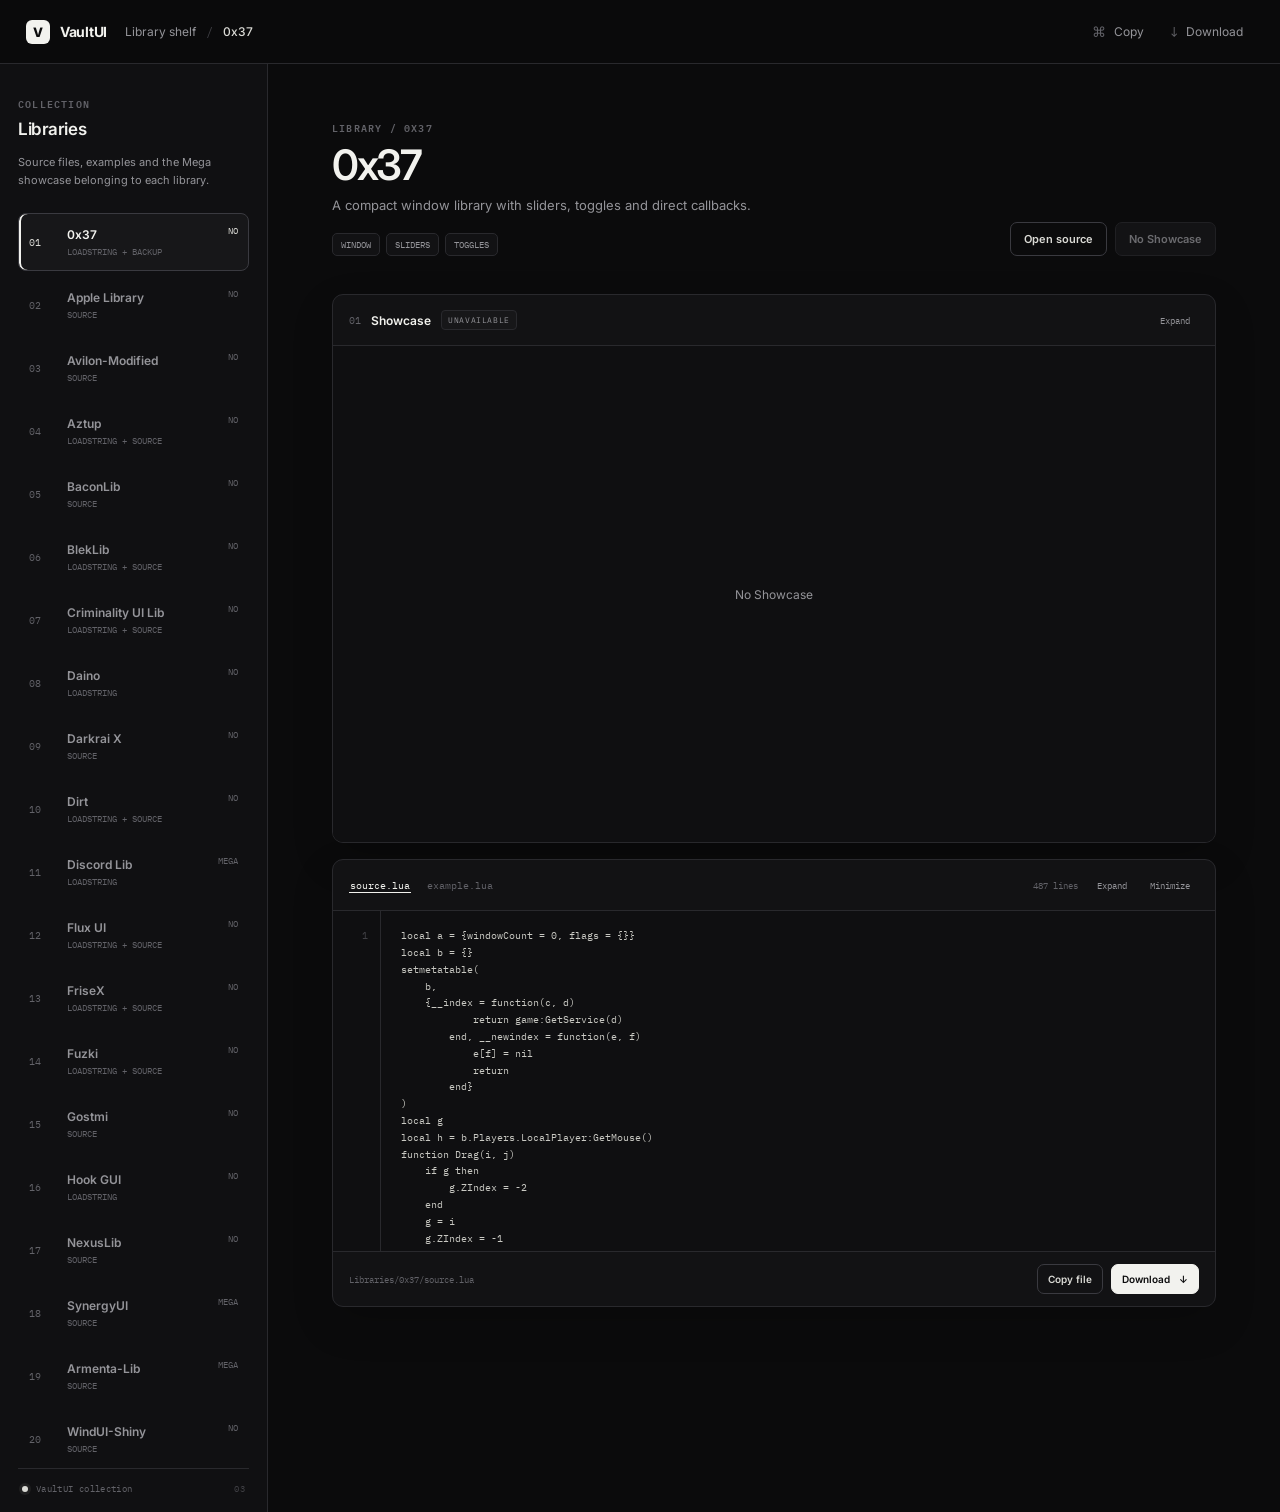
==== web/index.html @ bd510b06 "Replace local showcases with responsive Mega embeds" ====
<!doctype html>
<html lang="en">
<head>
  <meta charset="utf-8">
  <meta name="viewport" content="width=device-width, initial-scale=1">
  <meta name="theme-color" content="#0d0d0e">
  <meta name="description" content="VaultUI library shelf: browse Roblox UI libraries, Mega showcases and source files.">
  <title>VaultUI — Library shelf</title>
  <link rel="stylesheet" href="styles.css">
</head>
<body>
  <a class="skip-link" href="#mainContent">Skip to content</a>
  <div class="app-shell">
    <header class="topbar">
      <button class="icon-button menu-button" id="menuButton" type="button" aria-label="Open library menu" aria-expanded="false">
        <span></span><span></span><span></span>
      </button>
      <a class="brand" href="./" aria-label="VaultUI home">
        <span class="brand-mark">V</span>
        <span>VaultUI</span>
      </a>
      <div class="breadcrumb" aria-label="Current location">
        <span class="breadcrumb-muted">Library shelf</span>
        <span class="breadcrumb-slash">/</span>
        <strong id="currentCrumb">0x37</strong>
      </div>
      <div class="topbar-actions">
        <button class="text-button" id="copyActiveButton" type="button"><span class="button-icon">⌘</span> Copy</button>
        <button class="text-button" id="downloadActiveButton" type="button"><span class="button-icon">↓</span> Download</button>
      </div>
    </header>

    <main class="workspace" id="mainContent">
      <aside class="library-drawer" id="libraryDrawer" aria-label="Library menu">
        <div class="drawer-header">
          <div>
            <span class="eyebrow">COLLECTION</span>
            <h2>Libraries</h2>
          </div>
          <button class="icon-button close-menu" id="drawerClose" type="button" aria-label="Close library menu">×</button>
        </div>
        <p class="drawer-note">Source files, examples and the Mega showcase belonging to each library.</p>
        <nav class="library-list" id="libraryList"></nav>
        <div class="drawer-footer">
          <span class="status-dot"></span>
          <span>VaultUI collection</span>
          <span class="version-label">03</span>
        </div>
      </aside>
      <button class="drawer-backdrop" id="drawerBackdrop" type="button" aria-label="Close library menu"></button>

      <section class="content" aria-live="polite">
        <div class="page-heading">
          <div class="heading-copy">
            <span class="eyebrow" id="libraryEyebrow">LIBRARY / 0X37</span>
            <h1 id="libraryName">0x37</h1>
            <p id="libraryDescription">A compact window library with sliders, toggles and direct callbacks.</p>
            <div class="tag-row" id="libraryTags"></div>
          </div>
          <div class="heading-actions">
            <a class="outline-button" id="sourceLink" href="../Libraries/0x37/source.lua" target="_blank" rel="noreferrer">Open source</a>
            <button class="solid-button" id="openShowcaseButton" type="button">Open showcase <span>↗</span></button>
          </div>
        </div>

        <section class="showcase-card" id="showcaseCard" aria-labelledby="showcaseTitle">
          <div class="section-bar">
            <div class="section-title-group">
              <span class="section-index">01</span>
              <h2 id="showcaseTitle">Showcase</h2>
              <span class="live-label" id="showcaseMode">MEGA EMBED</span>
            </div>
            <div class="section-actions">
              <button class="mini-button" id="expandShowcaseButton" type="button">Expand</button>
              <a class="mini-button" id="openShowcaseLink" href="#" target="_blank" rel="noreferrer" hidden>Open in Mega</a>
            </div>
          </div>
          <div class="showcase-canvas" id="showcaseCanvas">
            <iframe id="showcaseFrame" title="0x37 Mega showcase" frameborder="0" allow="fullscreen" allowfullscreen hidden></iframe>
            <div class="showcase-empty" id="showcaseEmpty" hidden>
              <span id="showcaseEmptyMessage">No Showcase</span>
            </div>
          </div>
        </section>

        <section class="code-card" id="codeCard" aria-labelledby="codeTitle">
          <div class="code-header section-bar">
            <div class="code-tabs" role="tablist" aria-label="Library files">
              <button class="code-tab active" id="sourceTab" type="button" role="tab" aria-selected="true" data-file="source">source.lua</button>
              <button class="code-tab" id="exampleTab" type="button" role="tab" aria-selected="false" data-file="example">example.lua</button>
            </div>
            <div class="section-actions">
              <span class="file-status" id="fileStatus">Loading</span>
              <button class="mini-button" id="expandCodeButton" type="button">Expand</button>
              <button class="mini-button" id="minimizeCodeButton" type="button">Minimize</button>
            </div>
          </div>
          <div class="code-body" id="codeBody">
            <aside class="line-numbers" id="lineNumbers" aria-hidden="true"></aside>
            <pre id="codePre"><code id="codeContent">Loading source.lua…</code></pre>
          </div>
          <div class="code-footer">
            <span class="file-path" id="filePath">Libraries/0x37/source.lua</span>
            <div class="footer-actions">
              <button class="outline-button small" id="copyFileButton" type="button">Copy file</button>
              <button class="solid-button small" id="downloadFileButton" type="button">Download <span>↓</span></button>
            </div>
          </div>
        </section>
      </section>
    </main>
  </div>

  <div class="toast" id="toast" role="status" aria-live="polite"></div>
  <script src="showcases.js?v=1" defer></script>
  <script src="app.js?v=4" defer></script>
</body>
</html>
---- web/styles.css ----
@import url('https://fonts.googleapis.com/css2?family=IBM+Plex+Mono:wght@400;500;600&family=Inter:wght@400;500;600;700&display=swap');

:root {
  --page: #0b0b0c;
  --page-soft: #101012;
  --surface: #121214;
  --surface-raised: #171719;
  --surface-hover: #1c1c1f;
  --code: #0f0f11;
  --line: #29292d;
  --line-strong: #3a3a40;
  --text: #f2f2ee;
  --muted: #949499;
  --dim: #626268;
  --quiet: #404045;
  --white-soft: #dadad5;
  --mono: 'IBM Plex Mono', 'SFMono-Regular', Consolas, monospace;
  --sans: Inter, ui-sans-serif, system-ui, -apple-system, BlinkMacSystemFont, 'Segoe UI', sans-serif;
  --ease: cubic-bezier(.23, 1, .32, 1);
}

* { box-sizing: border-box; }
[hidden] { display: none !important; }
html { min-width: 320px; background: var(--page); }
body { min-width: 320px; min-height: 100vh; margin: 0; color: var(--text); background: var(--page); font-family: var(--sans); -webkit-font-smoothing: antialiased; }
button, a, input, select { font: inherit; }
button, a { -webkit-tap-highlight-color: transparent; }
button { border: 0; }
a { color: inherit; text-decoration: none; }
button, [role='button'] { cursor: pointer; }
:focus-visible { outline: 2px solid var(--white-soft); outline-offset: 3px; }

.skip-link { position: fixed; top: 12px; left: 12px; z-index: 100; padding: 9px 12px; color: var(--page); background: var(--text); border-radius: 7px; transform: translateY(-140%); transition: transform .16s var(--ease); }
.skip-link:focus { transform: translateY(0); }

.app-shell { min-height: 100vh; display: grid; grid-template-rows: 64px 1fr; }
.topbar { position: relative; z-index: 30; display: flex; align-items: center; gap: 18px; height: 64px; padding: 0 26px; background: rgba(11, 11, 12, .96); border-bottom: 1px solid var(--line); }
.brand { display: inline-flex; align-items: center; gap: 10px; color: var(--text); font-size: 14px; font-weight: 700; letter-spacing: -.02em; }
.brand-mark { display: grid; place-items: center; width: 24px; height: 24px; color: var(--page); background: var(--text); border-radius: 6px; font-size: 13px; font-weight: 800; }
.breadcrumb { display: flex; align-items: center; gap: 10px; min-width: 0; color: var(--muted); font-size: 12px; }
.breadcrumb-slash { color: var(--quiet); font-family: var(--mono); }
.breadcrumb strong { overflow: hidden; color: var(--white-soft); font-size: 12px; font-weight: 500; text-overflow: ellipsis; white-space: nowrap; }
.topbar-actions { display: flex; align-items: center; gap: 4px; margin-left: auto; }
.icon-button, .text-button, .mini-button, .outline-button, .solid-button { color: var(--muted); background: transparent; border: 1px solid transparent; transition: color .16s ease, background .16s ease, border-color .16s ease, transform .16s ease; }
.icon-button:hover, .text-button:hover, .mini-button:hover, .outline-button:hover { color: var(--text); background: var(--surface-hover); border-color: var(--line-strong); }
.text-button { display: inline-flex; align-items: center; gap: 8px; padding: 8px 10px; border-radius: 7px; font-size: 12px; }
.button-icon { color: var(--dim); font-family: var(--mono); font-size: 14px; }
.menu-button { display: none; flex-direction: column; justify-content: center; gap: 4px; width: 28px; height: 28px; padding: 6px; border-radius: 6px; }
.menu-button span { display: block; width: 15px; height: 1px; background: currentColor; }

.workspace { position: relative; display: grid; grid-template-columns: 268px minmax(0, 1fr); min-height: 0; }
.library-drawer { display: flex; flex-direction: column; min-width: 0; padding: 28px 18px 18px; background: var(--page-soft); border-right: 1px solid var(--line); }
.drawer-header { display: flex; align-items: flex-start; justify-content: space-between; gap: 12px; }
.drawer-header h2 { margin: 7px 0 0; color: var(--text); font-size: 17px; font-weight: 600; letter-spacing: -.025em; }
.eyebrow { color: var(--dim); font-family: var(--mono); font-size: 10px; font-weight: 600; letter-spacing: .12em; }
.close-menu { display: none; width: 28px; height: 28px; border-radius: 6px; font-size: 18px; line-height: 1; }
.drawer-note { max-width: 205px; margin: 15px 0 24px; color: var(--muted); font-size: 11px; line-height: 1.6; }
.library-list { display: grid; gap: 5px; }
.library-item { position: relative; display: grid; grid-template-columns: 29px 1fr auto; align-items: center; gap: 9px; min-height: 58px; padding: 9px 10px; color: var(--muted); background: transparent; border: 1px solid transparent; border-radius: 8px; text-align: left; transition: color .18s ease, background .18s ease, border-color .18s ease, transform .18s var(--ease); }
.library-item:hover { color: var(--text); background: var(--surface); border-color: var(--line); transform: translateX(2px); }
.library-item.active { color: var(--text); background: var(--surface-raised); border-color: var(--line-strong); box-shadow: inset 2px 0 0 var(--text); }
.library-number { color: var(--dim); font-family: var(--mono); font-size: 10px; }
.library-item.active .library-number { color: var(--white-soft); }
.library-name { display: block; overflow: hidden; font-size: 12px; font-weight: 600; text-overflow: ellipsis; white-space: nowrap; }
.library-type { display: block; margin-top: 4px; color: var(--dim); font-family: var(--mono); font-size: 9px; text-transform: uppercase; }
.library-badge { align-self: start; padding-top: 2px; color: var(--dim); font-family: var(--mono); font-size: 9px; }
.library-item.active .library-badge { color: var(--white-soft); }
.drawer-footer { display: flex; align-items: center; gap: 8px; margin-top: auto; padding: 14px 4px 0; color: var(--dim); border-top: 1px solid var(--line); font-family: var(--mono); font-size: 9px; letter-spacing: .04em; }
.status-dot { width: 6px; height: 6px; background: var(--white-soft); border-radius: 50%; box-shadow: 0 0 0 3px rgba(218,218,213,.07); }
.version-label { margin-left: auto; color: var(--quiet); }
.drawer-backdrop { display: none; }

.content { width: min(100%, 1240px); min-width: 0; margin: 0 auto; padding: 52px clamp(24px, 5vw, 76px) 72px; }
.page-heading { display: flex; align-items: flex-end; justify-content: space-between; gap: 30px; padding-bottom: 38px; }
.heading-copy { min-width: 0; }
.heading-copy h1 { margin: 8px 0 9px; color: var(--text); font-size: clamp(28px, 4vw, 42px); font-weight: 600; letter-spacing: -.055em; line-height: 1; }
.heading-copy p { max-width: 520px; margin: 0; color: var(--muted); font-size: 13px; line-height: 1.55; }
.tag-row { display: flex; flex-wrap: wrap; gap: 6px; margin-top: 18px; }
.tag { padding: 5px 8px; color: var(--muted); background: var(--surface); border: 1px solid var(--line); border-radius: 5px; font-family: var(--mono); font-size: 9px; text-transform: uppercase; }
.heading-actions, .footer-actions { display: flex; align-items: center; gap: 8px; flex-shrink: 0; }
.outline-button, .solid-button { display: inline-flex; align-items: center; justify-content: center; gap: 9px; min-height: 34px; padding: 0 13px; border-radius: 7px; font-size: 11px; font-weight: 600; }
.outline-button { color: var(--white-soft); border-color: var(--line-strong); }
.outline-button.disabled { cursor: not-allowed; opacity: .45; pointer-events: none; }
.solid-button { color: var(--page); background: var(--text); border-color: var(--text); }
.solid-button:hover { color: var(--page); background: white; border-color: white; transform: translateY(-1px); }
.solid-button:disabled { cursor: not-allowed; color: var(--muted); background: var(--surface-raised); border-color: var(--line); opacity: .7; }
.solid-button:active, .outline-button:active, .mini-button:active, .text-button:active { transform: scale(.97); }

.showcase-card, .code-card { overflow: hidden; background: var(--surface); border: 1px solid var(--line); border-radius: 11px; box-shadow: 0 16px 42px rgba(0,0,0,.16); }
.section-bar { display: flex; align-items: center; justify-content: space-between; gap: 15px; min-height: 51px; padding: 0 16px; border-bottom: 1px solid var(--line); }
.section-title-group { display: flex; align-items: center; gap: 10px; min-width: 0; }
.section-index { color: var(--dim); font-family: var(--mono); font-size: 10px; }
.section-bar h2 { margin: 0; color: var(--text); font-size: 12px; font-weight: 600; }
.live-label { padding: 4px 6px; color: var(--muted); background: var(--surface-raised); border: 1px solid var(--line); border-radius: 4px; font-family: var(--mono); font-size: 8px; letter-spacing: .08em; }
.section-actions { display: flex; align-items: center; gap: 5px; flex-shrink: 0; }
.mini-button { min-height: 27px; padding: 0 8px; border-radius: 5px; font-family: var(--mono); font-size: 9px; }
.showcase-canvas { position: relative; display: grid; place-items: center; width: 100%; aspect-ratio: 16 / 9; min-height: 0; overflow: auto; background: radial-gradient(circle at center, #19191c 0, #111113 55%, #0f0f10 100%); }
.showcase-canvas iframe { display: block; width: 100%; aspect-ratio: 16 / 9; border: 0; background: #000; }
.showcase-empty { display: grid; place-items: center; width: 100%; height: 100%; min-height: 0; color: var(--muted); background: var(--code); border: 0; font-size: 12px; }
.showcase-card.focused { position: fixed; z-index: 60; inset: 24px; display: flex; flex-direction: column; border-color: var(--line-strong); box-shadow: 0 28px 100px rgba(0,0,0,.7); }
.showcase-card.focused .showcase-canvas { flex: 1; min-height: 0; overflow: auto; }
.showcase-card.focused .showcase-canvas iframe { width: min(100%, 1280px); margin: auto; }
body.overlay-open::after { content: ''; position: fixed; z-index: 55; inset: 0; background: rgba(0,0,0,.72); backdrop-filter: blur(3px); }
body.overlay-open .topbar { z-index: 1; }

.code-card { margin-top: 16px; }
.code-tabs { display: flex; align-items: center; gap: 15px; height: 100%; }
.code-tab { position: relative; align-self: stretch; padding: 0 1px; color: var(--dim); background: transparent; font-family: var(--mono); font-size: 10px; transition: color .16s ease; }
.code-tab:hover { color: var(--white-soft); }
.code-tab.active { color: var(--text); }
.code-tab.active::after { content: ''; position: absolute; right: 0; bottom: -1px; left: 0; height: 1px; background: var(--text); }
.file-status { margin-right: 5px; color: var(--dim); font-family: var(--mono); font-size: 9px; }
.code-body { display: grid; grid-template-columns: 48px minmax(0, 1fr); height: 340px; min-height: 0; overflow: hidden; background: var(--code); }
.line-numbers { overflow: hidden; padding: 17px 12px 17px 0; color: var(--quiet); border-right: 1px solid var(--line); font-family: var(--mono); font-size: 10px; line-height: 1.68; text-align: right; user-select: none; }
.code-body pre { min-width: 0; margin: 0; overflow: auto; padding: 17px 20px; color: #c9c9c3; scrollbar-color: var(--line-strong) transparent; scrollbar-width: thin; }
.code-body code { font-family: var(--mono); font-size: 10px; line-height: 1.68; white-space: pre; }
.code-body pre::-webkit-scrollbar { width: 8px; height: 8px; }
.code-body pre::-webkit-scrollbar-thumb { background: var(--line-strong); border-radius: 999px; }
.code-card.expanded { position: fixed; z-index: 60; inset: 24px; display: flex; flex-direction: column; margin: 0; border-color: var(--line-strong); box-shadow: 0 28px 100px rgba(0,0,0,.7); }
.code-card.expanded .code-body { flex: 1; height: auto; }
.code-card.minimized .code-body, .code-card.minimized .code-footer { display: none; }
.code-footer { display: flex; align-items: center; justify-content: space-between; gap: 15px; min-height: 55px; padding: 0 16px; border-top: 1px solid var(--line); }
.file-path { overflow: hidden; color: var(--dim); font-family: var(--mono); font-size: 9px; text-overflow: ellipsis; white-space: nowrap; }
.small { min-height: 30px; padding: 0 10px; font-size: 10px; }

.toast { position: fixed; right: 20px; bottom: 20px; z-index: 100; max-width: min(320px, calc(100vw - 40px)); padding: 11px 14px; color: var(--text); background: var(--surface-raised); border: 1px solid var(--line-strong); border-radius: 7px; box-shadow: 0 15px 38px rgba(0,0,0,.38); font-size: 11px; opacity: 0; pointer-events: none; transform: translateY(10px); transition: opacity .18s ease, transform .18s var(--ease); }
.toast.show { opacity: 1; transform: translateY(0); }

@media (max-width: 930px) {
  .topbar { padding: 0 18px; }
  .content { padding-right: 28px; padding-left: 28px; }
  .showcase-canvas { padding: 0; }
  .showcase-canvas video { width: auto; height: auto; max-width: 100%; max-height: 100%; }
}

@media (min-width: 701px) and (max-width: 1120px) {
  .workspace { grid-template-columns: 228px minmax(0, 1fr); }
  .library-drawer { padding-right: 12px; padding-left: 12px; }
  .content { padding-right: clamp(20px, 4vw, 42px); padding-left: clamp(20px, 4vw, 42px); }
  .page-heading { align-items: flex-start; flex-direction: column; gap: 22px; }
  .heading-actions { align-self: stretch; }
}

@media (max-width: 700px) {
  .app-shell { grid-template-rows: 58px 1fr; }
  .topbar { height: 58px; gap: 12px; padding: 0 14px; }
  .menu-button { display: flex; }
  .breadcrumb-muted, .breadcrumb-slash { display: none; }
  .topbar-actions { display: none; }
  .workspace { display: block; }
  .library-drawer { position: fixed; z-index: 45; top: 58px; bottom: 0; left: 0; width: min(285px, calc(100vw - 42px)); padding: 24px 16px 16px; box-shadow: 24px 0 50px rgba(0,0,0,.48); transform: translateX(-102%); transition: transform .24s var(--ease); }
  .library-drawer.open { transform: translateX(0); }
  .close-menu { display: grid; place-items: center; }
  .drawer-backdrop { position: fixed; z-index: 40; inset: 58px 0 0; display: block; visibility: hidden; padding: 0; background: rgba(0,0,0,.7); opacity: 0; transition: visibility .24s ease, opacity .24s ease; }
  .drawer-backdrop.open { visibility: visible; opacity: 1; }
  .content { width: 100%; padding: 32px 16px 48px; }
  .page-heading { display: block; padding-bottom: 26px; }
  .heading-actions { margin-top: 22px; }
  .showcase-canvas { aspect-ratio: 16 / 9; }
  .section-bar { padding: 0 11px; }
  .section-actions .mini-button { padding: 0 6px; }
  .live-label { display: none; }
  .code-body { grid-template-columns: 39px minmax(0, 1fr); height: 300px; }
  .code-body pre { padding-right: 12px; padding-left: 13px; }
  .code-footer { align-items: stretch; flex-direction: column; justify-content: center; gap: 10px; padding: 11px; }
  .footer-actions { justify-content: flex-end; }
  .showcase-card.focused, .code-card.expanded { inset: 10px; }
  .showcase-card.focused .showcase-canvas { overflow: hidden; }
}

@media (max-width: 420px) {
  .content { padding-right: 10px; padding-left: 10px; }
  .page-heading h1 { font-size: 30px; }
  .heading-actions { display: grid; grid-template-columns: 1fr 1fr; }
  .heading-actions > * { width: 100%; }
  .section-bar { align-items: flex-start; flex-direction: column; gap: 8px; padding-top: 11px; padding-bottom: 11px; }
  .section-actions { width: 100%; justify-content: space-between; }
  .showcase-canvas { aspect-ratio: 16 / 9; }
}

@media (prefers-reduced-motion: reduce) {
  *, *::before, *::after { scroll-behavior: auto !important; transition-duration: .01ms !important; animation-duration: .01ms !important; animation-iteration-count: 1 !important; }
}
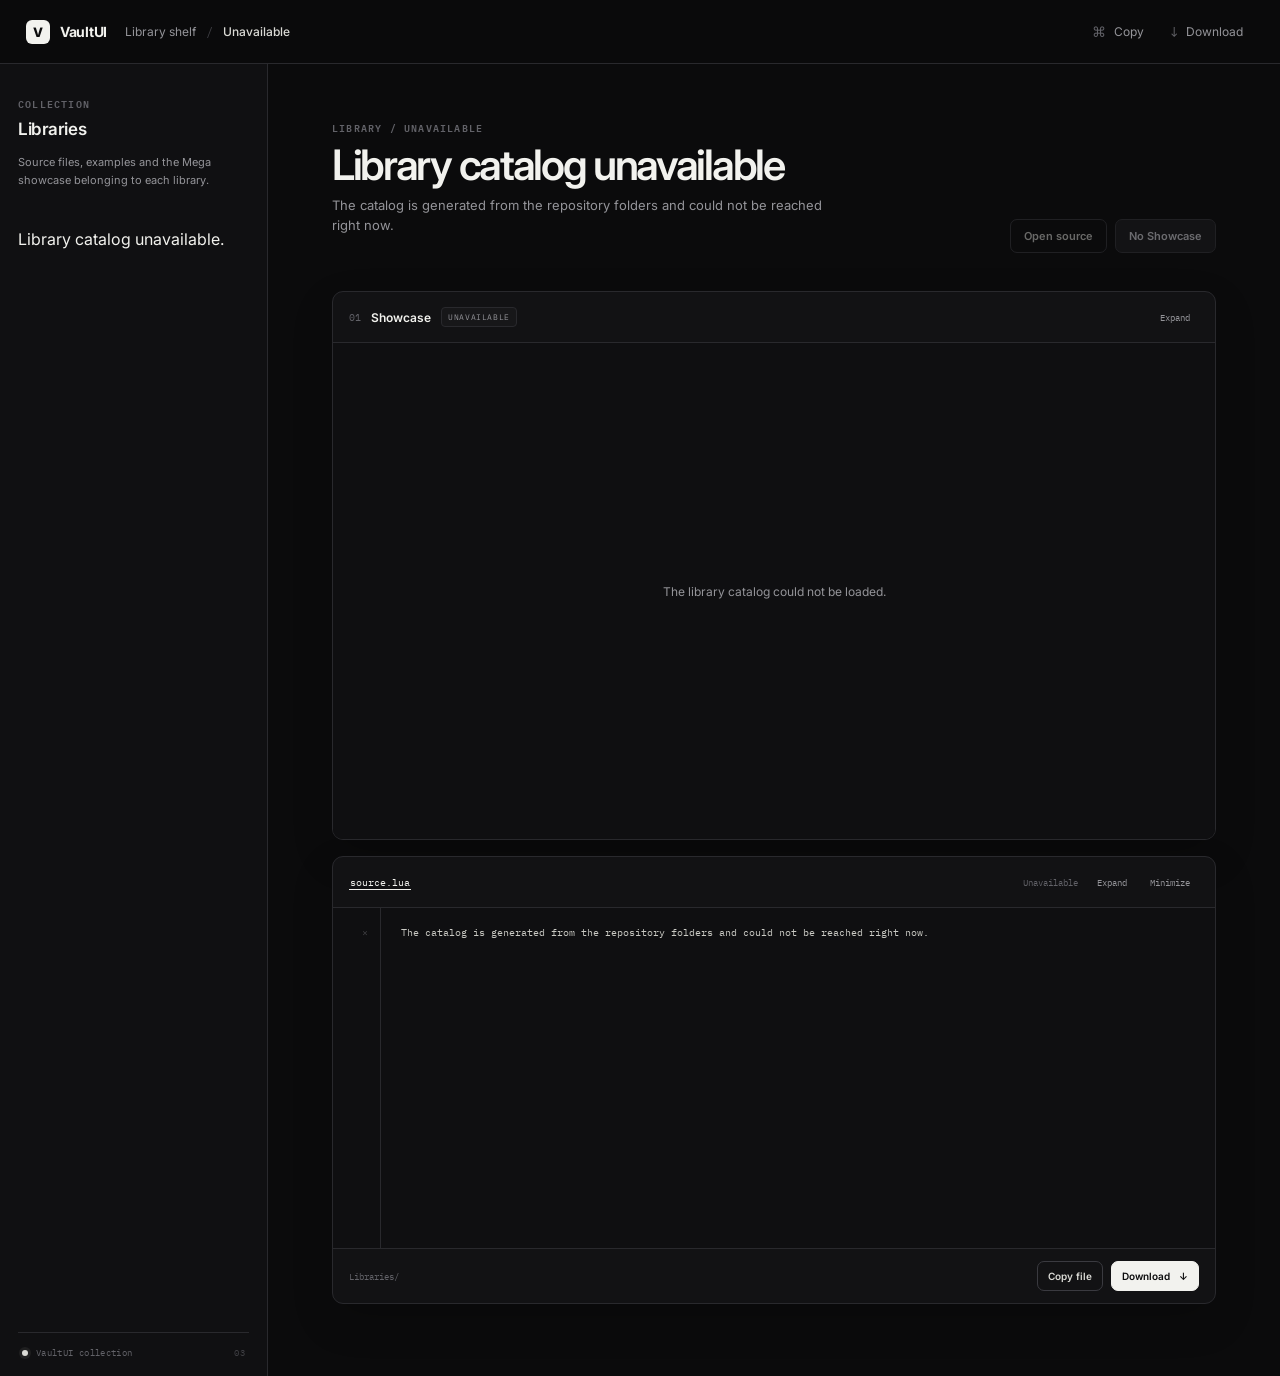
==== commit a513db45: "Update script version numbers in index.html" ====
--- a/web/index.html
+++ b/web/index.html
@@ -112,7 +112,7 @@
   </div>
 
   <div class="toast" id="toast" role="status" aria-live="polite"></div>
-  <script src="showcases.js?v=1" defer></script>
-  <script src="app.js?v=4" defer></script>
+  <script src="showcases.js?v=2" defer></script>
+  <script src="app.js?v=5" defer></script>
 </body>
 </html>
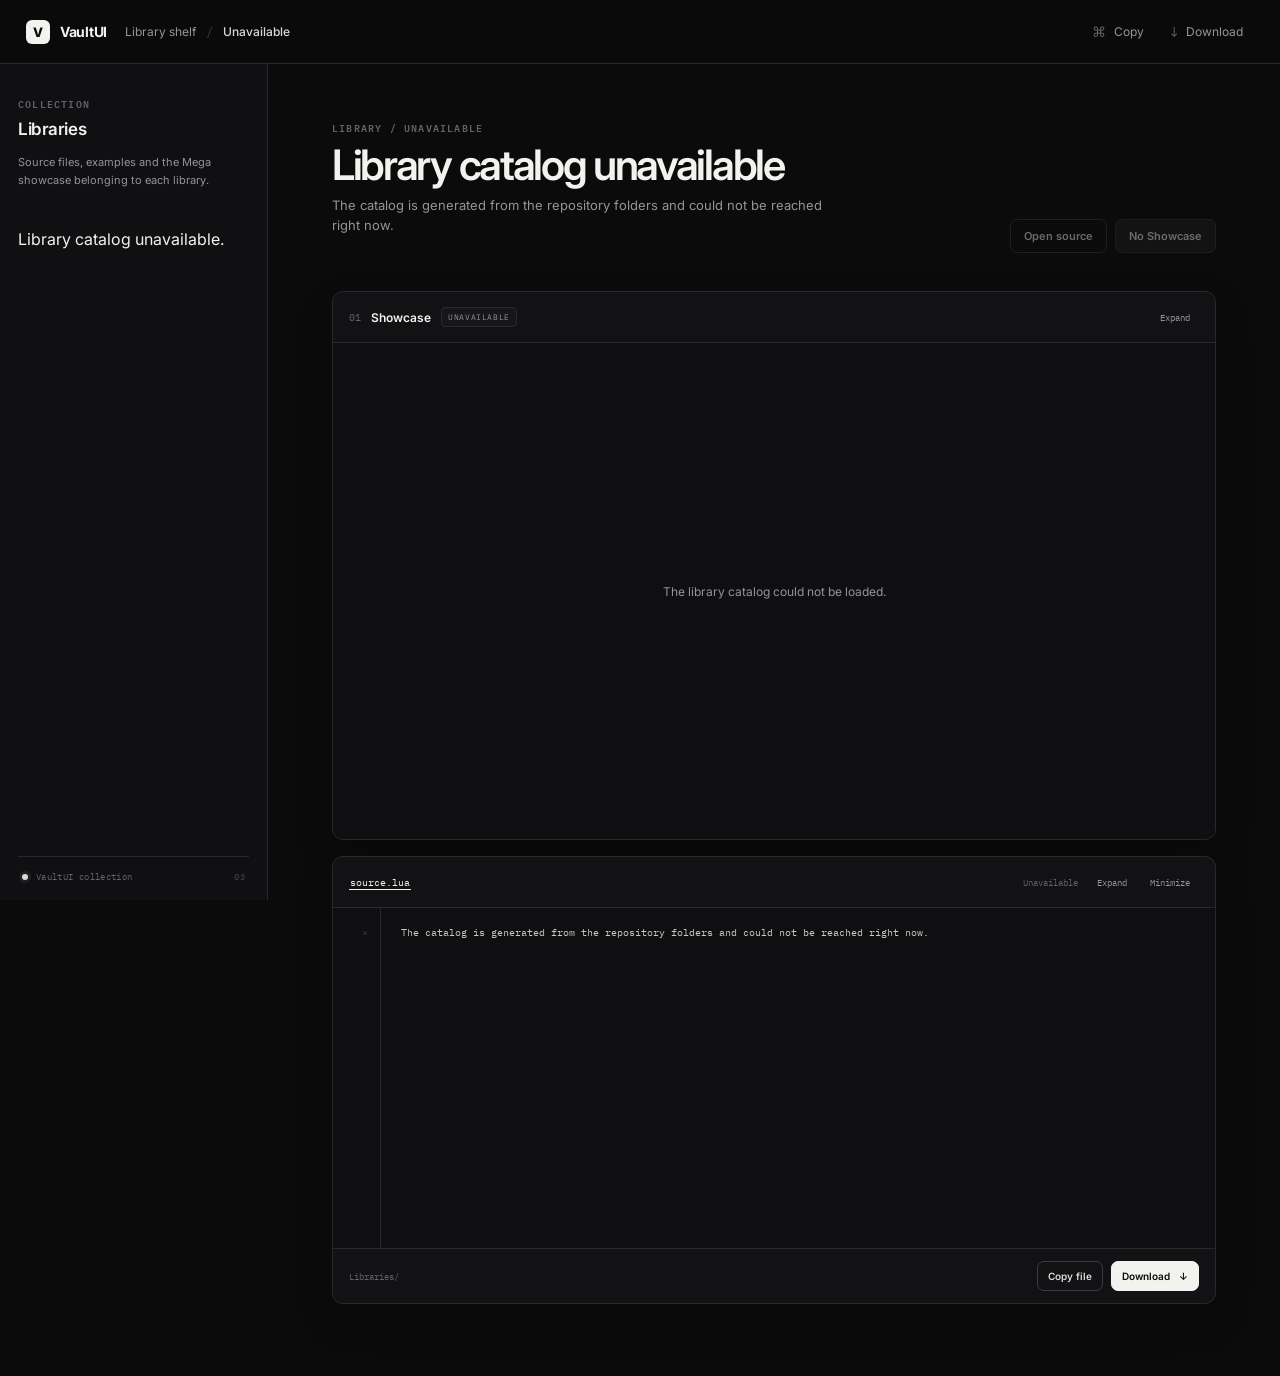
==== commit e1995ade: "Update meta description in index.html" ====
--- a/web/index.html
+++ b/web/index.html
@@ -4,7 +4,7 @@
   <meta charset="utf-8">
   <meta name="viewport" content="width=device-width, initial-scale=1">
   <meta name="theme-color" content="#0d0d0e">
-  <meta name="description" content="VaultUI library shelf: browse Roblox UI libraries, Mega showcases and source files.">
+  <meta name="description" content="VaultUI library shelf: browse Roblox UI libraries, showcases and source files.">
   <title>VaultUI — Library shelf</title>
   <link rel="stylesheet" href="styles.css">
 </head>
--- a/web/styles.css
+++ b/web/styles.css
@@ -49,7 +49,7 @@
 .menu-button span { display: block; width: 15px; height: 1px; background: currentColor; }
 
 .workspace { position: relative; display: grid; grid-template-columns: 268px minmax(0, 1fr); min-height: 0; }
-.library-drawer { display: flex; flex-direction: column; min-width: 0; padding: 28px 18px 18px; background: var(--page-soft); border-right: 1px solid var(--line); }
+.library-drawer { position: sticky; top: 64px; display: flex; flex-direction: column; min-width: 0; height: calc(100vh - 64px); padding: 28px 18px 18px; overflow-y: auto; overscroll-behavior: contain; background: var(--page-soft); border-right: 1px solid var(--line); -webkit-overflow-scrolling: touch; }
 .drawer-header { display: flex; align-items: flex-start; justify-content: space-between; gap: 12px; }
 .drawer-header h2 { margin: 7px 0 0; color: var(--text); font-size: 17px; font-weight: 600; letter-spacing: -.025em; }
 .eyebrow { color: var(--dim); font-family: var(--mono); font-size: 10px; font-weight: 600; letter-spacing: .12em; }
@@ -148,7 +148,7 @@
   .breadcrumb-muted, .breadcrumb-slash { display: none; }
   .topbar-actions { display: none; }
   .workspace { display: block; }
-  .library-drawer { position: fixed; z-index: 45; top: 58px; bottom: 0; left: 0; width: min(285px, calc(100vw - 42px)); padding: 24px 16px 16px; box-shadow: 24px 0 50px rgba(0,0,0,.48); transform: translateX(-102%); transition: transform .24s var(--ease); }
+  .library-drawer { position: fixed; z-index: 45; top: 58px; bottom: 0; left: 0; height: auto; width: min(285px, calc(100vw - 42px)); padding: 24px 16px 16px; box-shadow: 24px 0 50px rgba(0,0,0,.48); transform: translateX(-102%); transition: transform .24s var(--ease); }
   .library-drawer.open { transform: translateX(0); }
   .close-menu { display: grid; place-items: center; }
   .drawer-backdrop { position: fixed; z-index: 40; inset: 58px 0 0; display: block; visibility: hidden; padding: 0; background: rgba(0,0,0,.7); opacity: 0; transition: visibility .24s ease, opacity .24s ease; }
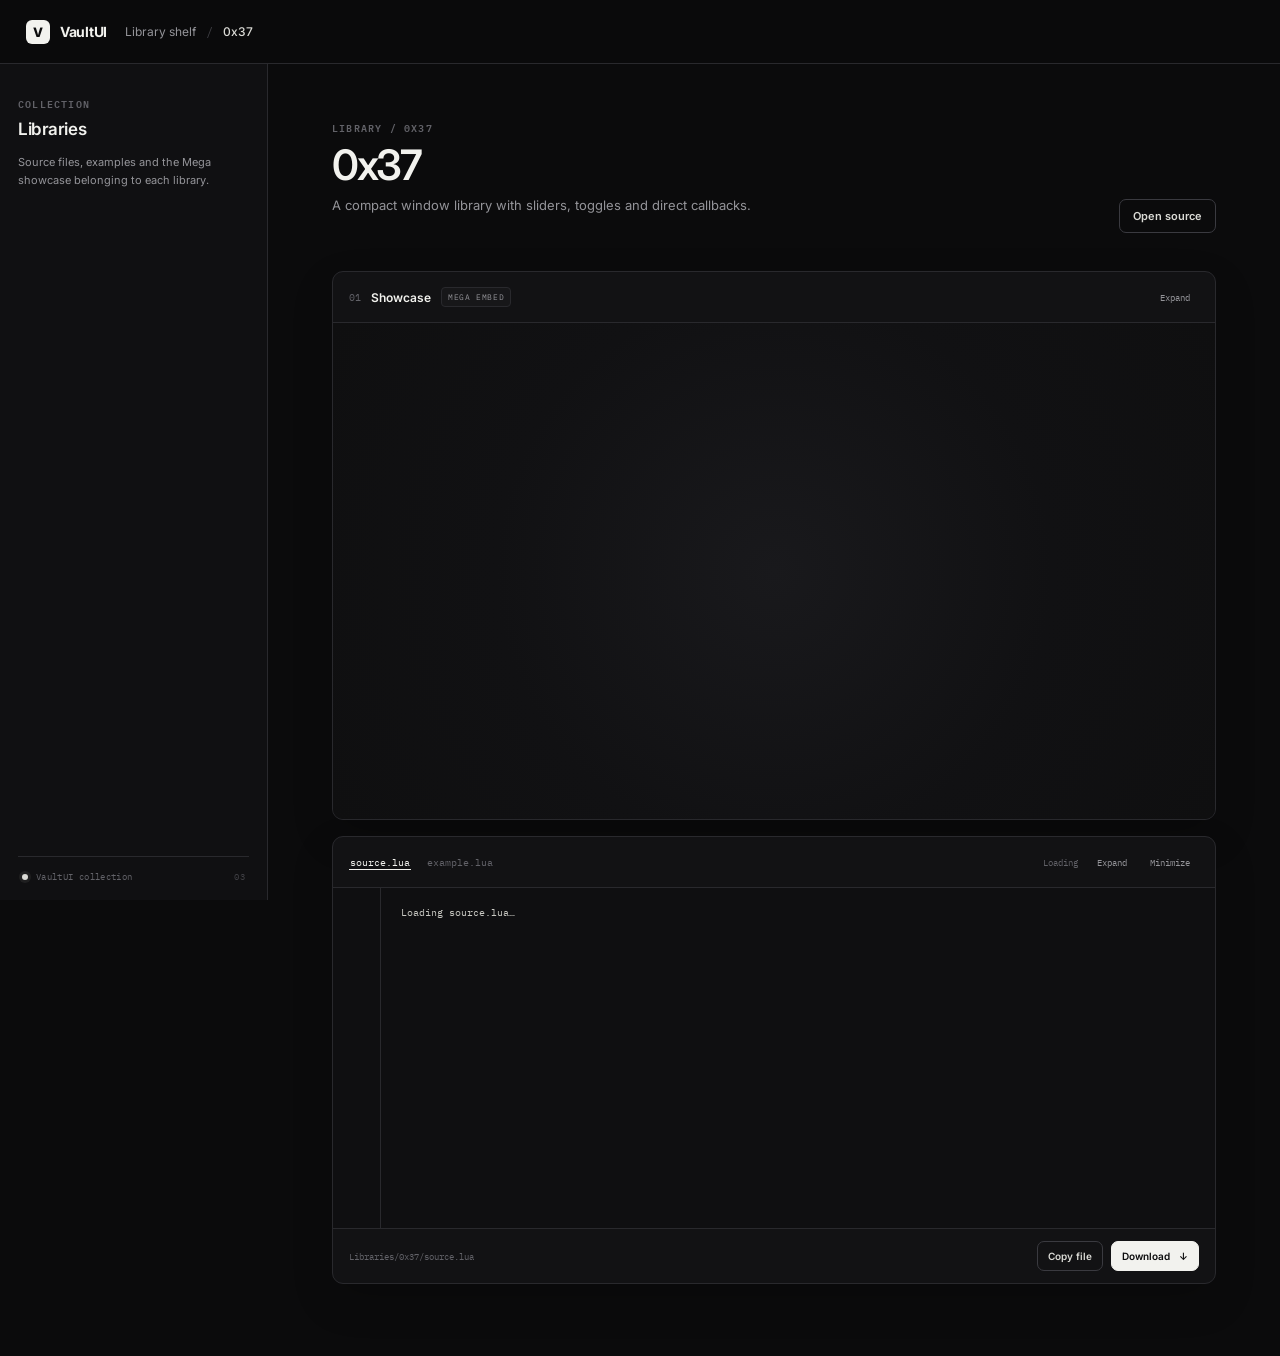
==== commit 9598b396: "Remove unused buttons from index.html Removed unused buttons and links from the top bar and showcase" ====
--- a/web/index.html
+++ b/web/index.html
@@ -23,10 +23,6 @@
         <span class="breadcrumb-muted">Library shelf</span>
         <span class="breadcrumb-slash">/</span>
         <strong id="currentCrumb">0x37</strong>
-      </div>
-      <div class="topbar-actions">
-        <button class="text-button" id="copyActiveButton" type="button"><span class="button-icon">⌘</span> Copy</button>
-        <button class="text-button" id="downloadActiveButton" type="button"><span class="button-icon">↓</span> Download</button>
       </div>
     </header>
 
@@ -59,7 +55,6 @@
           </div>
           <div class="heading-actions">
             <a class="outline-button" id="sourceLink" href="../Libraries/0x37/source.lua" target="_blank" rel="noreferrer">Open source</a>
-            <button class="solid-button" id="openShowcaseButton" type="button">Open showcase <span>↗</span></button>
           </div>
         </div>
 
@@ -72,11 +67,11 @@
             </div>
             <div class="section-actions">
               <button class="mini-button" id="expandShowcaseButton" type="button">Expand</button>
-              <a class="mini-button" id="openShowcaseLink" href="#" target="_blank" rel="noreferrer" hidden>Open in Mega</a>
             </div>
           </div>
           <div class="showcase-canvas" id="showcaseCanvas">
             <iframe id="showcaseFrame" title="0x37 Mega showcase" frameborder="0" allow="fullscreen" allowfullscreen hidden></iframe>
+            <img id="showcaseImage" class="showcase-image" alt="" hidden>
             <div class="showcase-empty" id="showcaseEmpty" hidden>
               <span id="showcaseEmptyMessage">No Showcase</span>
             </div>
@@ -113,6 +108,6 @@
 
   <div class="toast" id="toast" role="status" aria-live="polite"></div>
   <script src="showcases.js?v=2" defer></script>
-  <script src="app.js?v=5" defer></script>
+  <script src="app.js?v=6" defer></script>
 </body>
 </html>
--- a/web/styles.css
+++ b/web/styles.css
@@ -96,6 +96,7 @@
 .mini-button { min-height: 27px; padding: 0 8px; border-radius: 5px; font-family: var(--mono); font-size: 9px; }
 .showcase-canvas { position: relative; display: grid; place-items: center; width: 100%; aspect-ratio: 16 / 9; min-height: 0; overflow: auto; background: radial-gradient(circle at center, #19191c 0, #111113 55%, #0f0f10 100%); }
 .showcase-canvas iframe { display: block; width: 100%; aspect-ratio: 16 / 9; border: 0; background: #000; }
+.showcase-canvas .showcase-image { display: block; width: 100%; height: 100%; object-fit: contain; background: #000; }
 .showcase-empty { display: grid; place-items: center; width: 100%; height: 100%; min-height: 0; color: var(--muted); background: var(--code); border: 0; font-size: 12px; }
 .showcase-card.focused { position: fixed; z-index: 60; inset: 24px; display: flex; flex-direction: column; border-color: var(--line-strong); box-shadow: 0 28px 100px rgba(0,0,0,.7); }
 .showcase-card.focused .showcase-canvas { flex: 1; min-height: 0; overflow: auto; }
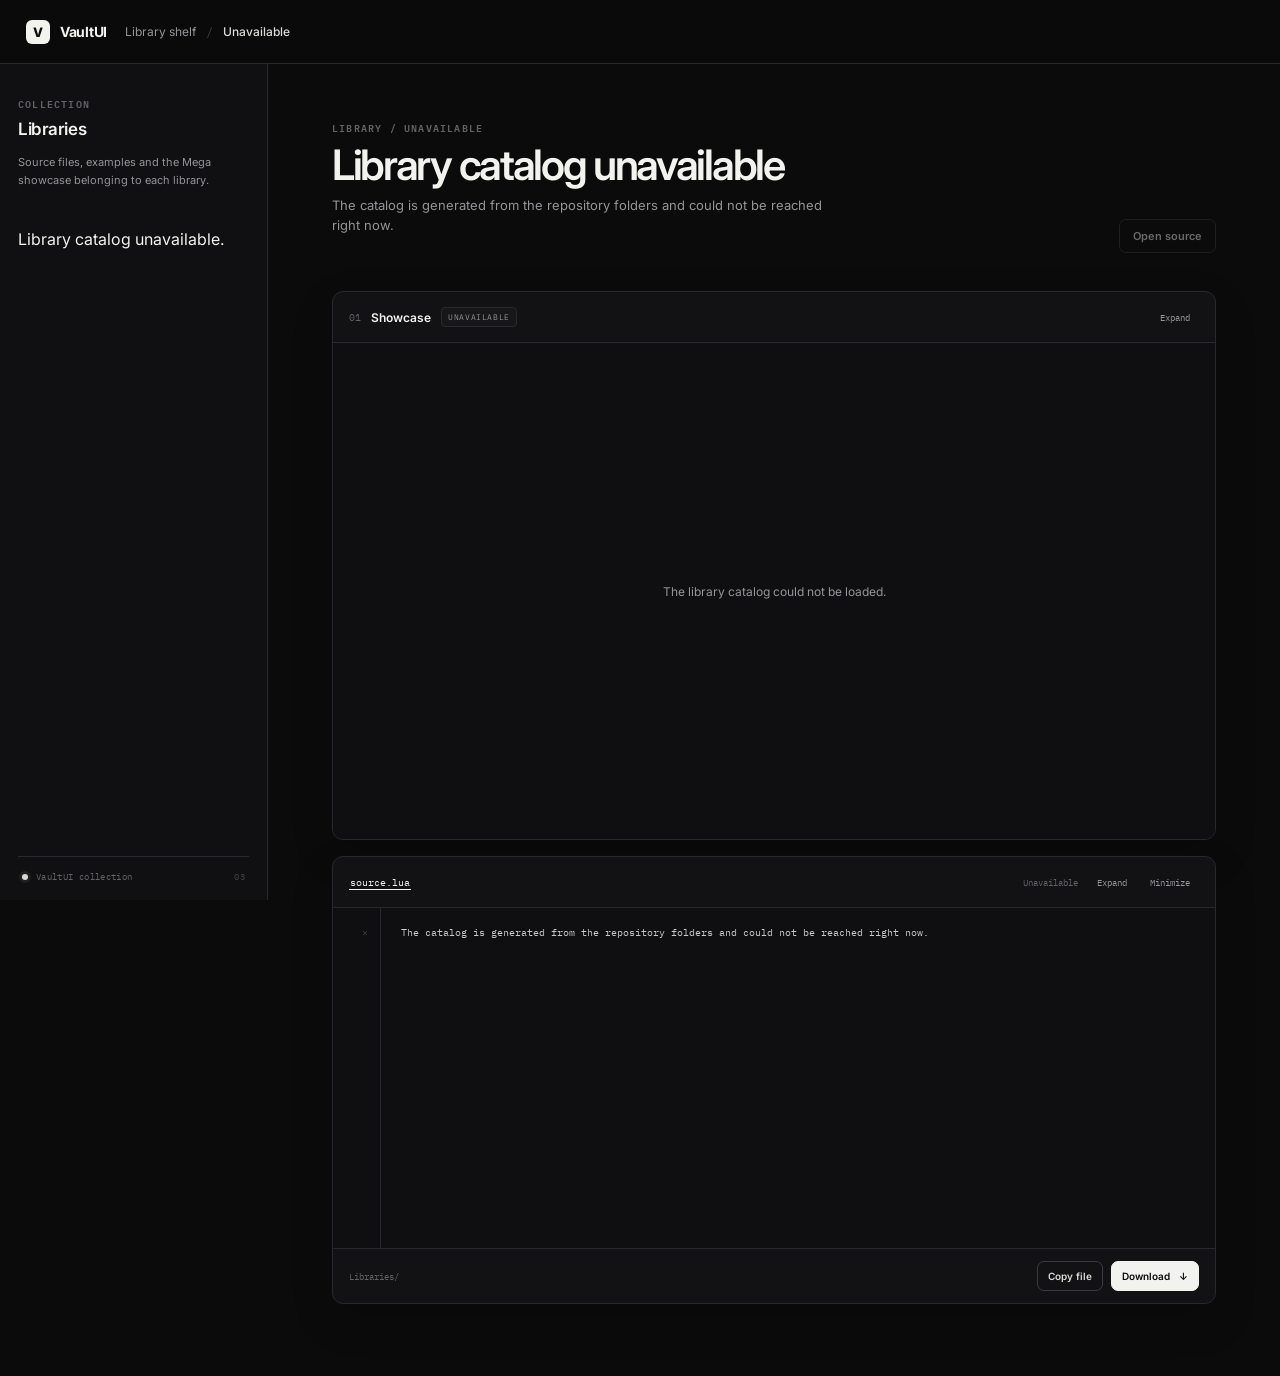
==== commit a9ae4bc7: "Add dynamic Open Graph metadata" ====
--- a/web/index.html
+++ b/web/index.html
@@ -5,6 +5,10 @@
   <meta name="viewport" content="width=device-width, initial-scale=1">
   <meta name="theme-color" content="#0d0d0e">
   <meta name="description" content="VaultUI library shelf: browse Roblox UI libraries, showcases and source files.">
+  <meta property="og:title" content="VaultUI — Library shelf" id="ogTitle">
+  <meta property="og:type" content="website">
+  <meta property="og:url" content="https://xyraniz.github.io/VaultUI/" id="ogUrl">
+  <meta property="og:image" content="" id="ogImage">
   <title>VaultUI — Library shelf</title>
   <link rel="stylesheet" href="styles.css">
 </head>
--- a/web/styles.css
+++ b/web/styles.css
@@ -40,11 +40,8 @@
 .breadcrumb { display: flex; align-items: center; gap: 10px; min-width: 0; color: var(--muted); font-size: 12px; }
 .breadcrumb-slash { color: var(--quiet); font-family: var(--mono); }
 .breadcrumb strong { overflow: hidden; color: var(--white-soft); font-size: 12px; font-weight: 500; text-overflow: ellipsis; white-space: nowrap; }
-.topbar-actions { display: flex; align-items: center; gap: 4px; margin-left: auto; }
-.icon-button, .text-button, .mini-button, .outline-button, .solid-button { color: var(--muted); background: transparent; border: 1px solid transparent; transition: color .16s ease, background .16s ease, border-color .16s ease, transform .16s ease; }
-.icon-button:hover, .text-button:hover, .mini-button:hover, .outline-button:hover { color: var(--text); background: var(--surface-hover); border-color: var(--line-strong); }
-.text-button { display: inline-flex; align-items: center; gap: 8px; padding: 8px 10px; border-radius: 7px; font-size: 12px; }
-.button-icon { color: var(--dim); font-family: var(--mono); font-size: 14px; }
+.icon-button, .mini-button, .outline-button, .solid-button { color: var(--muted); background: transparent; border: 1px solid transparent; transition: color .16s ease, background .16s ease, border-color .16s ease, transform .16s ease; }
+.icon-button:hover, .mini-button:hover, .outline-button:hover { color: var(--text); background: var(--surface-hover); border-color: var(--line-strong); }
 .menu-button { display: none; flex-direction: column; justify-content: center; gap: 4px; width: 28px; height: 28px; padding: 6px; border-radius: 6px; }
 .menu-button span { display: block; width: 15px; height: 1px; background: currentColor; }
 
@@ -84,7 +81,7 @@
 .solid-button { color: var(--page); background: var(--text); border-color: var(--text); }
 .solid-button:hover { color: var(--page); background: white; border-color: white; transform: translateY(-1px); }
 .solid-button:disabled { cursor: not-allowed; color: var(--muted); background: var(--surface-raised); border-color: var(--line); opacity: .7; }
-.solid-button:active, .outline-button:active, .mini-button:active, .text-button:active { transform: scale(.97); }
+.solid-button:active, .outline-button:active, .mini-button:active { transform: scale(.97); }
 
 .showcase-card, .code-card { overflow: hidden; background: var(--surface); border: 1px solid var(--line); border-radius: 11px; box-shadow: 0 16px 42px rgba(0,0,0,.16); }
 .section-bar { display: flex; align-items: center; justify-content: space-between; gap: 15px; min-height: 51px; padding: 0 16px; border-bottom: 1px solid var(--line); }
@@ -147,7 +144,6 @@
   .topbar { height: 58px; gap: 12px; padding: 0 14px; }
   .menu-button { display: flex; }
   .breadcrumb-muted, .breadcrumb-slash { display: none; }
-  .topbar-actions { display: none; }
   .workspace { display: block; }
   .library-drawer { position: fixed; z-index: 45; top: 58px; bottom: 0; left: 0; height: auto; width: min(285px, calc(100vw - 42px)); padding: 24px 16px 16px; box-shadow: 24px 0 50px rgba(0,0,0,.48); transform: translateX(-102%); transition: transform .24s var(--ease); }
   .library-drawer.open { transform: translateX(0); }
@@ -172,7 +168,7 @@
 @media (max-width: 420px) {
   .content { padding-right: 10px; padding-left: 10px; }
   .page-heading h1 { font-size: 30px; }
-  .heading-actions { display: grid; grid-template-columns: 1fr 1fr; }
+  .heading-actions { display: grid; }
   .heading-actions > * { width: 100%; }
   .section-bar { align-items: flex-start; flex-direction: column; gap: 8px; padding-top: 11px; padding-bottom: 11px; }
   .section-actions { width: 100%; justify-content: space-between; }
